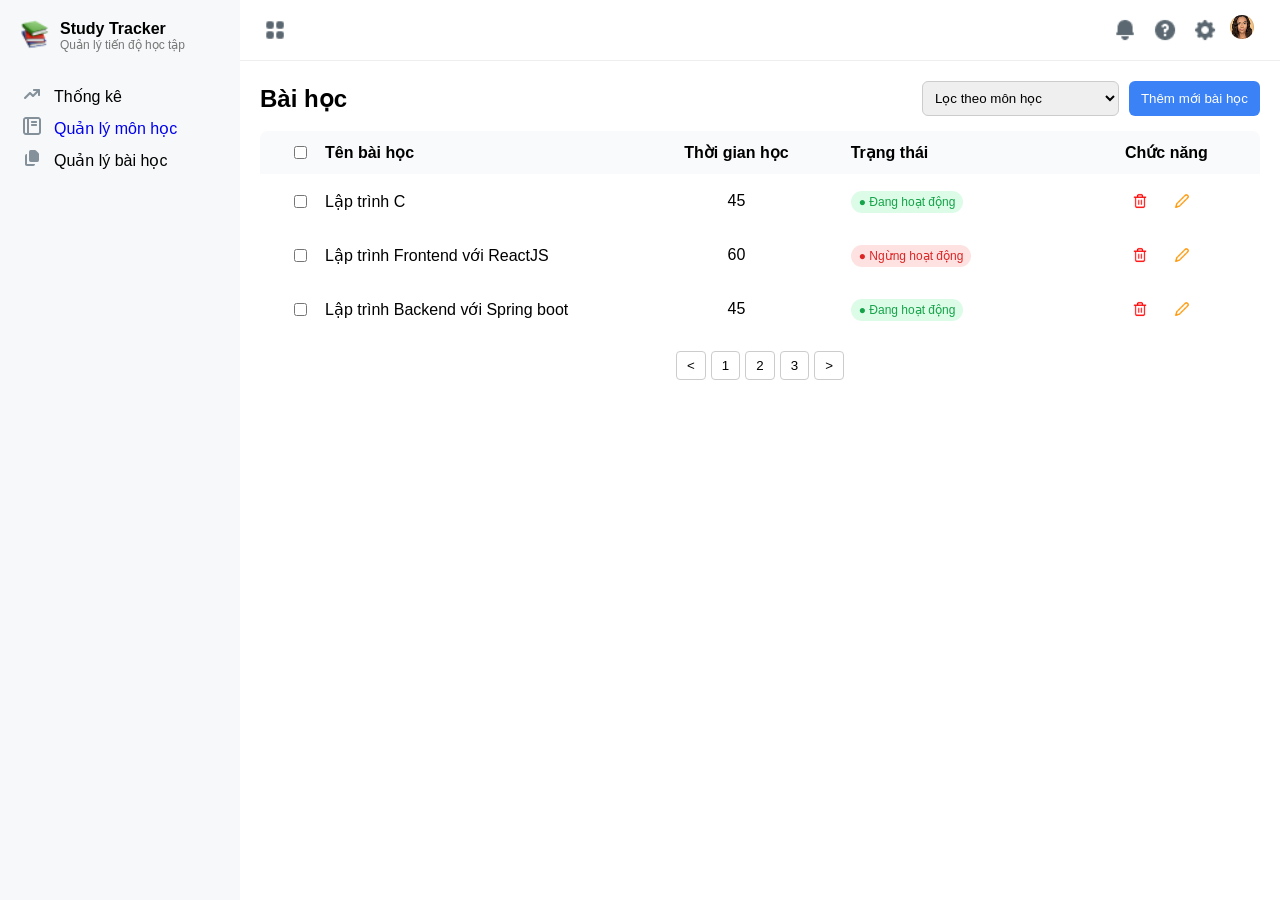
==== project_frontend_fundamental/pages/category-manager.html @ f0897ecd "Add files via upload" ====
<!DOCTYPE html>
<html lang="vi">
<head>
    <meta charset="UTF-8">
    <meta name="viewport" content="width=device-width, initial-scale=1.0">
    <title>Study Tracker</title>
    <link rel="stylesheet" href="../css/category-manager.css">
</head>
<body>

<div class="layout">

    <aside class="sidebar">
        <div class="logo">
            <div class="icon"><img src="../assets/icons/📚.png" alt="logo"></div>
            <div>
                <h3>Study Tracker</h3>
                <p>Quản lý tiến độ học tập</p>
            </div>
        </div>

        <ul class="menu">
            <li><span class="sidebar-icon"><img src="../assets/icons/Trending up.png"></span> Thống kê</li>
            <li><span class="sidebar-icon"><img src="../assets/icons/Notebook.png"></span><a href="product-manager.html">Quản lý môn học</a></li>
            <li><span class="sidebar-icon"><img src="../assets/icons/Document duplicate.png"></span> Quản lý bài học</li>
        </ul>
    </aside>

    <main class="main">
        
        <div class="topbar">
            <div class="left">
                <div class="icon"><img src="../assets/icons/View grid.png"></div>
            </div>
            <div class="right">
                <div class="icon"><img src="../assets/icons/Bell.png"></div>
                <div class="icon"><img src="../assets/icons/Question mark circle.png"></div>
                <div class="icon"><img src="../assets/icons/Cog settings.png"></div>
                <div class="avatar"><img src="../assets/icons/Avatar w. photo.png"></div>
            </div>
        </div>

        <div class="content">
            <div class="header">
                <h2>Bài học</h2>

                <div class="actions">
                    <select>
                        <option>Lọc theo môn học</option>
                    </select>
                    <button>Thêm mới bài học</button>
                </div>
            </div>

            <div class="table">
                <div class="table-head">
                    <div><input type="checkbox"></div>
                    <div>Tên bài học</div>
                    <div>Thời gian học</div>
                    <div>Trạng thái</div>
                    <div>Chức năng</div>
                </div>

                <div class="row">
                    <div><input type="checkbox"></div>
                    <div>Lập trình C</div>
                    <div>45</div>
                    <div><span class="status active">● Đang hoạt động</span></div>
                    <div class="actions-icon">
                        <span class="icon"><img src="../assets/icons/Button.png"></span>
                        <span class="icon"><img src="../assets/icons/_Button base.png"></span>
                    </div>
                </div>

                <div class="row">
                    <div><input type="checkbox"></div>
                    <div>Lập trình Frontend với ReactJS</div>
                    <div>60</div>
                    <div><span class="status stop">● Ngừng hoạt động</span></div>
                    <div class="actions-icon">
                        <span class="icon"><img src="../assets/icons/Button.png"></span>
                        <span class="icon"><img src="../assets/icons/_Button base.png"></span>
                    </div>
                </div>

                <div class="row">
                    <div><input type="checkbox"></div>
                    <div>Lập trình Backend với Spring boot</div>
                    <div>45</div>
                    <div><span class="status active">● Đang hoạt động</span></div>
                    <div class="actions-icon">
                        <span class="icon"><img src="../assets/icons/Button.png"></span>
                        <span class="icon"><img src="../assets/icons/_Button base.png"></span>
                    </div>
                </div>

            </div>

            <div class="pagination">
                <button>&lt;</button>
                <button>1</button>
                <button>2</button>
                <button>3</button>
                <button>&gt;</button>
            </div>
        </div>
    </main>

</div>

</body>
</html>
---- project_frontend_fundamental/css/category-manager.css ----
* {
    margin: 0;
    padding: 0;
    box-sizing: border-box;
    font-family: Arial, sans-serif;
}

body {
    background: #FFFFFF;
}

.layout {
    display: flex;
}

.sidebar {
    width: 240px;
    background: #F6F8F9;
    height: 100vh;
    padding: 20px;
}

a{
    text-decoration: none;
}

a:hover{
    color: #0E73F6;
}

.logo {
    display: flex;
    gap: 10px;
    margin-bottom: 30px;
}

.logo h3 {
    font-size: 16px;
}

.logo p {
    font-size: 12px;
    color: #777;
}

.menu li {
    list-style: none;
    border-radius: 6px;
    cursor: pointer;
    margin-bottom: 4px;
    display: flex;
    gap: 10px;
    align-items: center;
}

.menu li:hover {
    background: #D7EDFF;
    color: #0E73F6;
}

.main {
    flex: 1;
}

.topbar {
    display: flex;
    justify-content: space-between;
    padding: 15px 20px;
    background: #fff;
    border-bottom: 1px solid #eee;
}

.right {
    display: flex;
    gap: 10px;
}

.avatar {
    width: 30px;
    height: 30px;
    border-radius: 50%;
}

.content {
    padding: 20px;
}

.header {
    display: flex;
    justify-content: space-between;
    align-items: center;
    margin-bottom: 15px;
}

.actions {
    display: flex;
    gap: 10px;
}

.actions select {
    padding: 8px;
    border-radius: 6px;
    border: 1px solid #ccc;
}

.actions button {
    background: #3b82f6;
    color: white;
    border: none;
    padding: 8px 12px;
    border-radius: 6px;
    cursor: pointer;
}

.search {
    margin-bottom: 15px;
    text-align: right;
}

.search input {
    width: 300px;
    padding: 8px;
    border-radius: 6px;
    border: 1px solid #ccc;
}

.actions select {
    padding-right: 59px;
}

.table {
    background: #fff;
    border-radius: 8px;
    overflow: hidden;
}

.table-head,
.row {
    display: grid;
    grid-template-columns: 50px 1.3fr 1fr 1.2fr 120px;
    align-items: center;
    padding: 12px 15px;
}

.table-head div:first-child,
.row div:first-child {
    display: flex;
    justify-content: center;
}

.table-head div:nth-child(3),
.row div:nth-child(3) {
    text-align: center;
}

.table-head {
    background: #f9fafb;
    font-weight: bold;
}

.row:hover {
    background: #f3f4f6;
}

.status {
    padding: 4px 8px;
    border-radius: 20px;
    font-size: 12px;
}

.status.active {
    background: #dcfce7;
    color: #16a34a;
}

.status.stop {
    background: #fee2e2;
    color: #dc2626;
}

.actions-icon {
    display: flex;
    gap: 12px;
    align-items: center;
    justify-content: flex-start;
}

.icon {
    width: 30px;
    height: 30px;
    display: flex;
    align-items: center;
    justify-content: center;
}

.icon img {
    width: 100%;
    height: 100%;
    object-fit: contain;
}

.input-icon {
    width: 300px;
    padding: 10px 10px 10px 35px; 
    border: 1px solid #ccc;
    border-radius: 6px;
    outline: none;

    background-image: url("../assets/icons/Icons.png");
    background-repeat: no-repeat;
    background-position: right 10px center;
    background-size: 16px;

}

.pagination {
    margin-top: 15px;
    display: flex;
    gap: 5px;
    justify-content: center;
}

.pagination button {
    padding: 6px 10px;
    border: 1px solid #ccc;
    background: white;
    border-radius: 4px;
    cursor: pointer;
}
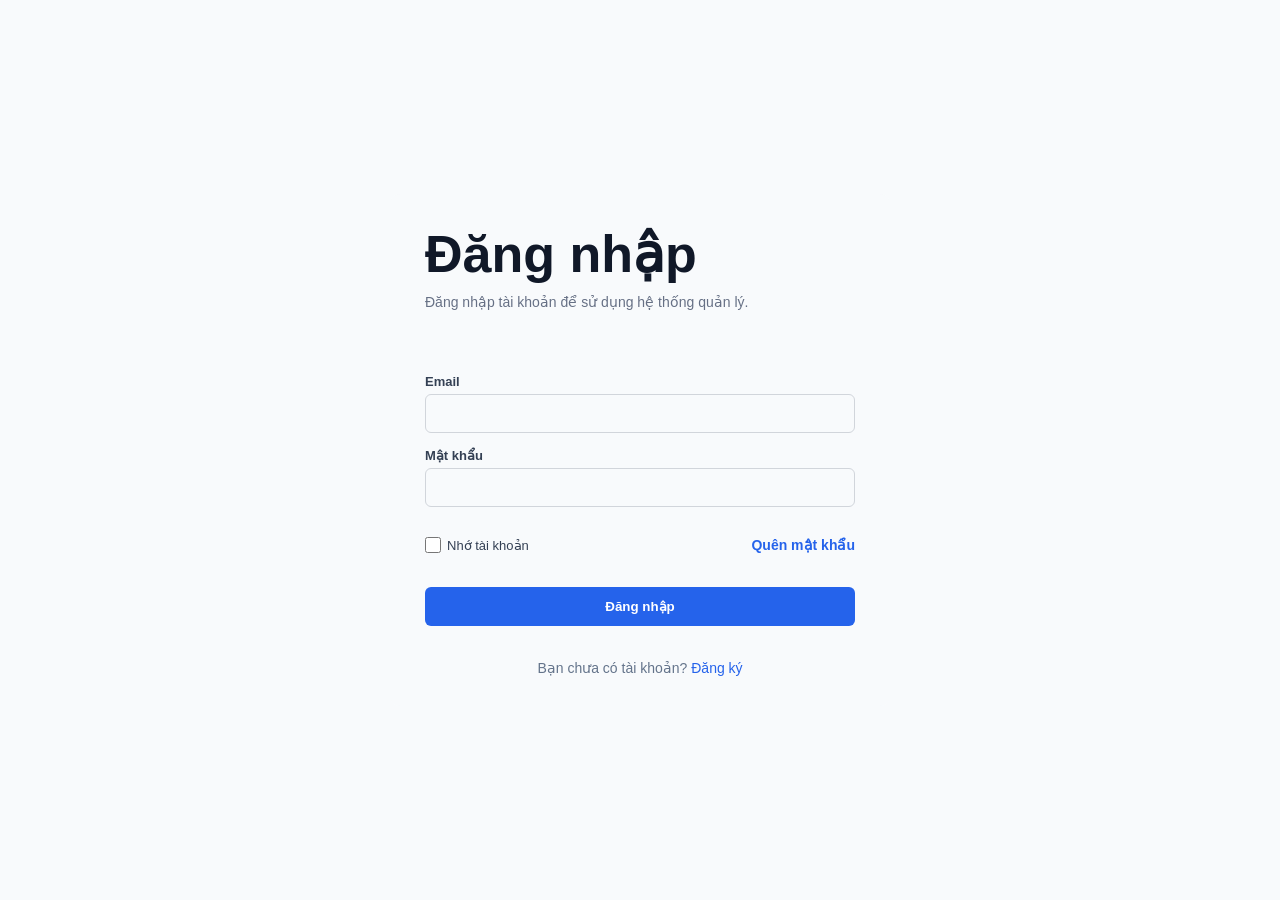
==== commit 17487d2f: "Add files via upload" ====
--- a/project_frontend_fundamental/pages/category-manager.html
+++ b/project_frontend_fundamental/pages/category-manager.html
@@ -4,6 +4,7 @@
     <meta charset="UTF-8">
     <meta name="viewport" content="width=device-width, initial-scale=1.0">
     <title>Study Tracker</title>
+    <script src = "../js/checkLogin.js"></script>
     <link rel="stylesheet" href="../css/category-manager.css">
 </head>
 <body>
@@ -21,8 +22,13 @@
 
         <ul class="menu">
             <li><span class="sidebar-icon"><img src="../assets/icons/Trending up.png"></span> Thống kê</li>
-            <li><span class="sidebar-icon"><img src="../assets/icons/Notebook.png"></span><a href="product-manager.html">Quản lý môn học</a></li>
-            <li><span class="sidebar-icon"><img src="../assets/icons/Document duplicate.png"></span> Quản lý bài học</li>
+            <li><span class="sidebar-icon"><svg xmlns="http://www.w3.org/2000/svg" width="24" height="24" viewBox="0 0 24 24" fill="none">
+<path d="M8 4H7.2002C6.08009 4 5.51962 4 5.0918 4.21799C4.71547 4.40973 4.40973 4.71547 4.21799 5.0918C4 5.51962 4 6.08009 4 7.2002V16.8002C4 17.9203 4 18.4801 4.21799 18.9079C4.40973 19.2842 4.71547 19.5905 5.0918 19.7822C5.5192 20 6.07899 20 7.19691 20H8M8 4H16.8002C17.9203 4 18.4796 4 18.9074 4.21799C19.2837 4.40973 19.5905 4.71547 19.7822 5.0918C20 5.5192 20 6.07899 20 7.19691V16.8036C20 17.9215 20 18.4805 19.7822 18.9079C19.5905 19.2842 19.2837 19.5905 18.9074 19.7822C18.48 20 17.921 20 16.8031 20H8M8 4V20M12 11H16M12 8H16" stroke="#84919A" stroke-width="2" stroke-linecap="round" stroke-linejoin="round"/>
+</svg></span><a href="subject-manager.html">Quản lý môn học</a></li>
+            <li class="active"><span class="sidebar-icon"><svg xmlns="http://www.w3.org/2000/svg" width="24" height="24" viewBox="0 0 24 24" fill="none">
+<path d="M9.58579 4.58579C9.96086 4.21071 10.4696 4 11 4H14.586C15.1164 4.00011 15.625 4.2109 16 4.586L18.414 7C18.7891 7.37499 18.9999 7.88361 19 8.414V14C19 14.5304 18.7893 15.0391 18.4142 15.4142C18.0391 15.7893 17.5304 16 17 16H11C10.4696 16 9.96086 15.7893 9.58579 15.4142C9.21071 15.0391 9 14.5304 9 14V6C9 5.46957 9.21071 4.96086 9.58579 4.58579Z" fill="#0E73F6"/>
+<path d="M5.58579 8.58579C5.21071 8.96086 5 9.46957 5 10V18C5 18.5304 5.21071 19.0391 5.58579 19.4142C5.96086 19.7893 6.46957 20 7 20H13C13.5304 20 14.0391 19.7893 14.4142 19.4142C14.7893 19.0391 15 18.5304 15 18H7V8C6.46957 8 5.96086 8.21071 5.58579 8.58579Z" fill="#0E73F6"/>
+</svg></span> Quản lý bài học</li>
         </ul>
     </aside>
 
@@ -36,7 +42,16 @@
                 <div class="icon"><img src="../assets/icons/Bell.png"></div>
                 <div class="icon"><img src="../assets/icons/Question mark circle.png"></div>
                 <div class="icon"><img src="../assets/icons/Cog settings.png"></div>
-                <div class="avatar"><img src="../assets/icons/Avatar w. photo.png"></div>
+                <div class="avatar" id = "user">
+                    <img src="../assets/icons/Avatar w. photo.png">
+                    <div class="user-infor" id="user-infor">
+                        <div class="user-box">
+                            <p id="user-name">Lê Minh Hoàng</p>
+                            <p id="user-email">hoangvergo111@gmail.com</p>
+                            <button onclick="logOut()">Đăng xuất</button>
+                        </div>
+                    </div>
+                </div>
             </div>
         </div>
 
@@ -48,7 +63,7 @@
                     <select>
                         <option>Lọc theo môn học</option>
                     </select>
-                    <button>Thêm mới bài học</button>
+                    <button id = "btnOpenModal">Thêm mới bài học</button>
                 </div>
             </div>
 
@@ -61,9 +76,11 @@
                     <div>Chức năng</div>
                 </div>
 
-                <div class="row">
-                    <div><input type="checkbox"></div>
-                    <div>Lập trình C</div>
+                <div id = "lesson-list"></div>
+
+                <!-- <div class="row">
+                    <div><input type="checkbox"></div>
+                    <div>Session 01 - tổng quan về HTML</div>
                     <div>45</div>
                     <div><span class="status active">● Đang hoạt động</span></div>
                     <div class="actions-icon">
@@ -74,7 +91,7 @@
 
                 <div class="row">
                     <div><input type="checkbox"></div>
-                    <div>Lập trình Frontend với ReactJS</div>
+                    <div>Session 02 - thẻ inline và block</div>
                     <div>60</div>
                     <div><span class="status stop">● Ngừng hoạt động</span></div>
                     <div class="actions-icon">
@@ -85,14 +102,14 @@
 
                 <div class="row">
                     <div><input type="checkbox"></div>
-                    <div>Lập trình Backend với Spring boot</div>
+                    <div>Session 03 - form và table</div>
                     <div>45</div>
                     <div><span class="status active">● Đang hoạt động</span></div>
                     <div class="actions-icon">
                         <span class="icon"><img src="../assets/icons/Button.png"></span>
                         <span class="icon"><img src="../assets/icons/_Button base.png"></span>
                     </div>
-                </div>
+                </div> -->
 
             </div>
 
@@ -108,5 +125,78 @@
 
 </div>
 
+<!-- popup -->
+<div class="modal-overlay" id="modalAdd">
+    <div class="modal-box">
+        <div class="popup-header">
+            <h3>thêm mới bài học</h3>
+            <svg xmlns="http://www.w3.org/2000/svg" width="24" height="23" viewBox="0 0 24 23" fill="none">
+                <path d="M17.6564 16.6568L6.3427 5.34309" stroke="black" stroke-linecap="round"/>
+                <path d="M17.6573 5.34309L6.34359 16.6568" stroke="black" stroke-linecap="round"/>
+            </svg>
+        </div>
+
+        <form class="popup-input">
+            <p>tên bài học</p>
+            <input id="lessonName" type="text" placeholder="session 10 - cấu trúc điều khiển">
+            <span class="err-msg" id="errorName" style="display: none; color: red;">tên bài học không được để trống</span>
+        </form>
+
+        <form class="popup-input">
+            <p>loại môn học</p>
+            <select class="popup-option" id="lessonSubject">
+                <!-- danh sách môn -->
+            </select>
+            <span class="err-msg" style="display: none; color: red;">tên bài học không được để trống</span>
+        </form>
+
+        <form class="popup-input">
+            <p>thời gian học</p>
+            <input id="lessonTime" type="number" placeholder="45">
+            <span class="err-msg" id="errorTime" style="display: none; color: red;">tên bài học không được để trống</span>
+        </form>
+
+        <hr class="divider">
+
+        <div class="popup-footer">
+            <button class="popup-button-cancel" id="btnCancelAdd">hủy</button>
+            <button class="popup-button-add" id="btnAdd">thêm</button>
+        </div>
+    </div>
+</div>
+
+
+<!-- popup xác nhận xóa môn học -->
+<div class="modal-overlay-delete" id="modalDelete">
+    <div class="modal-box-delete">
+        <svg xmlns="http://www.w3.org/2000/svg" width="56" height="56" viewBox="0 0 56 56" fill="none">
+            <rect x="4" y="4" width="48" height="48" rx="24" fill="#FEE4E2"/>
+            <rect x="4" y="4" width="48" height="48" rx="24" stroke="#FEF3F2" stroke-width="8"/>
+            <path d="M28 24V28M28 32H28.01M38 28C38 33.5228 33.5228 38 28 38C22.4772 38 18 33.5228 18 28C18 22.4772 22.4772 18 28 18C33.5228 18 38 22.4772 38 28Z" stroke="#D92D20" stroke-width="2" stroke-linecap="round" stroke-linejoin="round"/>
+        </svg>
+        <h3>Xác nhận</h3>
+        <p>Bạn có chắc chắn muốn xóa bài học khỏi hệ thống không?</p>
+        <hr class="divider-delete">
+        <div class="popup-footer">
+            <button class="popup-button-cancel">hủy</button>
+            <button class="popup-button-delete">xóa</button>
+        </div>
+    </div>
+</div>
+
+<!-- popup xác nhận đăng xuất -->
+<div class="modal-overlay-delete" id="modalLogout">
+    <div class="modal-box-delete">
+        <h3>Xác nhận</h3>
+        <p>Bạn có chắc muốn đăng xuất không?</p>
+        <hr class="divider-delete">
+        <div class="popup-footer">
+            <button class="popup-button-cancel" id="btnCancelLogout">Hủy</button>
+            <button class="popup-button-delete" id="btnConfirmLogout">Đăng xuất</button>
+        </div>
+    </div>
+</div>
+
+    <script src="../js/category-manager.js"></script>
 </body>
 </html>
--- a/project_frontend_fundamental/css/category-manager.css
+++ b/project_frontend_fundamental/css/category-manager.css
@@ -22,12 +22,19 @@
 
 a{
     text-decoration: none;
+    color: black;
 }
 
 a:hover{
     color: #0E73F6;
 }
 
+.menu li.active{
+    background-color: #d7edff;
+    padding: 5px;
+    color: #0E73F6;
+}
+
 .logo {
     display: flex;
     gap: 10px;
@@ -40,7 +47,6 @@
 
 .logo p {
     font-size: 12px;
-    color: #777;
 }
 
 .menu li {
@@ -79,6 +85,59 @@
     width: 30px;
     height: 30px;
     border-radius: 50%;
+}
+
+.user {
+    position: relative;
+    cursor: pointer;
+}
+
+.user::after {
+    content: "";
+    position: absolute;
+    top: 100%;
+    right: 0;
+    width: 100%;
+    height: 10px;
+}
+
+.user-infor {
+    position: absolute;
+    right: 0;
+    background: #fff;
+    border: 1px solid #eee;
+    padding: 10px;
+    display: none;
+    border-radius: 18px;
+}
+
+
+.user-infor.show {
+    display: block;
+}
+
+.user-box {
+    width: 250px;
+    padding: 10px;
+    text-align: center;
+    display: flex;
+    flex-direction: column;
+    gap: 10px;
+}
+
+#user-name {
+    font-weight: bold;
+    font-size: 20px;
+}
+
+.user-box button {
+    padding: 10px;
+    background-color: red;
+    color: white;
+    border: none;
+    border-radius: 18px;
+    font-weight: 700;
+    cursor: pointer;
 }
 
 .content {
@@ -211,6 +270,20 @@
     background-position: right 10px center;
     background-size: 16px;
 
+}
+
+/* hiển thị rỗng */
+.empty {
+    width: 100%;
+    display: flex;
+    justify-content: center;
+    align-items: center;
+    padding: 100px;
+    color: #888;
+    font-weight: bold;
+    border: 1px solid #ccc;
+    border-radius:0 0 8px 8px;
+    font-size: 30px;
 }
 
 .pagination {
@@ -227,3 +300,171 @@
     border-radius: 4px;
     cursor: pointer;
 }
+
+/* popup */
+.pop-up-overlay,
+.modal-overlay {
+    position: fixed;
+    inset: 0;
+
+    background: rgba(0, 0, 0, 0.4);
+    backdrop-filter: blur(4px);
+    -webkit-backdrop-filter: blur(4px);
+
+    display: flex;
+    align-items: center;
+    justify-content: center;
+
+    opacity: 0;
+    visibility: hidden;
+    transition: all 0.3s ease;
+
+    z-index: 1000;
+}
+
+.pop-up-overlay.show,
+.modal-overlay.show {
+    opacity: 1;
+    visibility: visible;
+}
+
+.modal-box{
+    background: white;
+    padding: 24px;
+    border-radius: 10px;
+    max-width: 600px;
+    width: 100%;
+}
+
+.popup-header{
+    display: flex;
+    justify-content: space-between;
+    align-items: center;
+    margin-bottom: 20px;
+    color: #000000;
+    font-size: 20px;
+}
+
+.popup-option{
+    width: 100%;
+    border: 1px solid #D0D5DD;
+    border-radius: 6px;
+    padding: 12px 16px;
+    margin-bottom: 24px;
+}
+
+.popup-input p {
+    color: #344054;
+    font-size: 14px;
+    margin-bottom: 6px;
+}
+
+.popup-input input {
+    width: 100%;
+    border: 1px solid #D0D5DD;
+    border-radius: 6px;
+    padding: 12px 16px;
+    margin-bottom: 24px;
+}
+
+.modal-box p {
+    font-size: 14px;
+    font-weight: bold;
+    color: #344054;
+    margin-bottom: 6px;
+}
+
+.divider{
+    width: 100%;
+    height: 1px;
+    background-color: #D0D5DD;
+    margin-bottom: 21px;
+}
+
+.popup-footer{
+    display: flex;
+    justify-content: flex-end;
+    gap: 13px;
+}
+
+.popup-button-cancel{
+    padding: 11px 20px;
+    border-radius: 10px;
+    font-size: 17px;
+    color: #18181B;
+    background-color: #FFFFFF;
+    border: 1px solid #E4E4E7;
+}
+
+.popup-button-add{
+    padding: 11px 20px;
+    border-radius: 10px;
+    font-size: 17px;
+    color: white;
+    background-color: #2563EB;
+}
+
+/* popup xóa */
+pop-up-overlay,
+.modal-overlay-delete {
+    position: fixed;
+    inset: 0;
+
+    background: rgba(0, 0, 0, 0.4);
+    backdrop-filter: blur(4px);
+    -webkit-backdrop-filter: blur(4px);
+
+    display: flex;
+    align-items: center;
+    justify-content: center;
+
+    opacity: 0;
+    visibility: hidden;
+    transition: all 0.3s ease;
+
+    z-index: 1000;
+}
+
+.pop-up-overlay.show,
+.modal-overlay-delete.show {
+    opacity: 1;
+    visibility: visible;
+}
+
+.modal-box-delete{
+    background: white;
+    padding: 24px;
+    border-radius: 10px;
+    max-width: 500px;
+    max-height: 270px;
+    width: 100%;
+}
+
+.modal-box-delete h3{
+    margin-top: 20px;
+    margin-bottom: 8px;
+    font-size: 18px;
+    color: #101828;
+}
+
+.modal-box-delete p{
+    font-size: 14px;
+    color: #667085;
+}
+
+.divider-delete{
+    width: 100%;
+    height: 1px;
+    background-color: #D0D5DD;
+    margin-top: 24px;
+    margin-bottom: 21px;
+}
+
+.popup-button-delete{
+    padding: 11px 20px;
+    border: 1px solid #E4E4E7;
+    border-radius: 10px;
+    font-size: 17px;
+    color: white;
+    background-color: #D92D20;
+}
